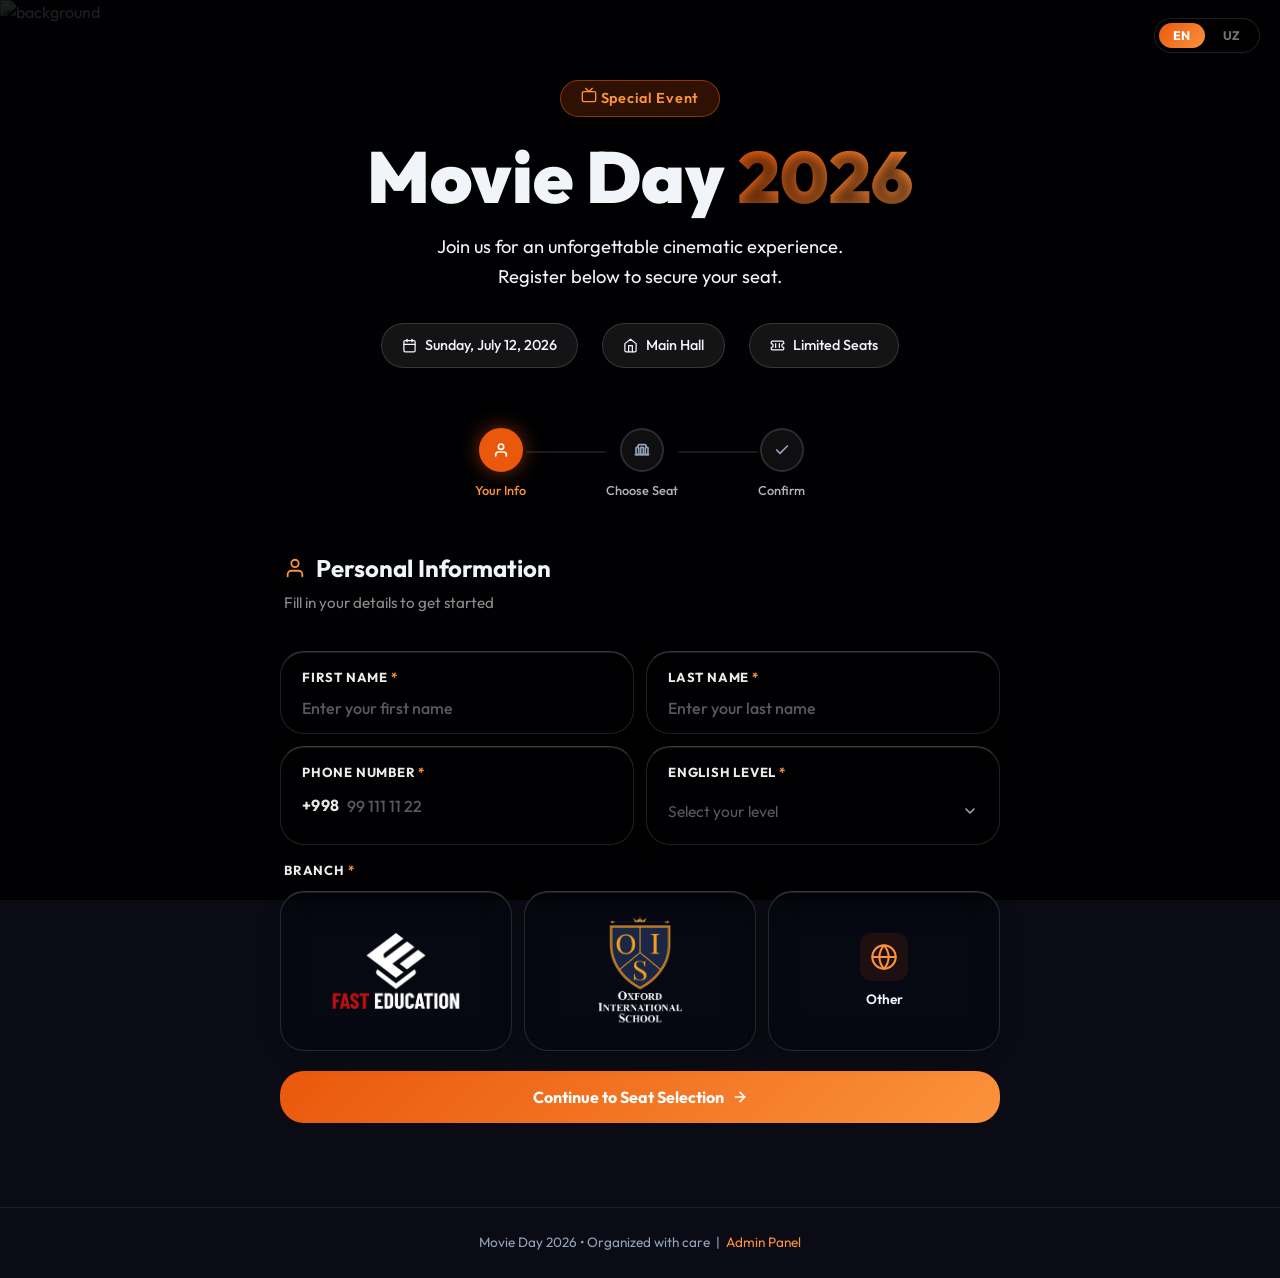
==== index.html @ 41ee6ceb "Fix event date to July 12" ====
<!DOCTYPE html>
<html lang="en">
<head>
  <meta charset="UTF-8" />
  <meta name="viewport" content="width=device-width, initial-scale=1.0" />
  <title>Movie Day Registration – July 2026</title>
  <meta name="description" content="Register for our special Movie Day event! Pick your seat and get your ticket instantly." />
  <link rel="preconnect" href="https://fonts.googleapis.com" />
  <link rel="preconnect" href="https://fonts.gstatic.com" crossorigin />
  <link href="https://fonts.googleapis.com/css2?family=Outfit:wght@300;400;500;600;700;800;900&display=swap" rel="stylesheet" />
  <link href="https://fonts.googleapis.com/css2?family=Anton&display=swap" rel="stylesheet" />
  <script src="https://cdn.jsdelivr.net/npm/@supabase/supabase-js@2/dist/umd/supabase.js"></script>
  <script src="https://cdnjs.cloudflare.com/ajax/libs/jspdf/2.5.1/jspdf.umd.min.js"></script>
  <script src="https://unpkg.com/pdf-lib/dist/pdf-lib.min.js"></script>
  <script src="https://unpkg.com/@pdf-lib/fontkit/dist/fontkit.umd.min.js"></script>
  <script src="https://cdnjs.cloudflare.com/ajax/libs/qrcodejs/1.0.0/qrcode.min.js"></script>
  <link rel="stylesheet" href="style.css" />
  <style>
    .lang-switcher {
      position: fixed; top: 18px; right: 20px; z-index: 9999;
      display: flex; gap: 4px;
      background: rgba(0,0,0,0.3);
      backdrop-filter: blur(16px);
      border: 1px solid rgba(255,255,255,0.12);
      border-radius: 99px; padding: 4px;
    }
    .lang-btn {
      padding: 5px 14px; border-radius: 99px;
      border: none; background: none;
      color: rgba(255,255,255,0.45);
      font-family: 'Outfit', sans-serif;
      font-size: 0.78rem; font-weight: 700;
      cursor: pointer; transition: all 0.18s;
      letter-spacing: 0.05em;
    }
    .lang-btn.active { background: linear-gradient(135deg, #ea580c, #fb923c); color: #fff; }
  </style>
</head>
<body>

<!-- Language Switcher -->
<div class="lang-switcher">
  <button class="lang-btn active" onclick="setLang('en')" id="btn-en">EN</button>
  <button class="lang-btn" onclick="setLang('uz')" id="btn-uz">UZ</button>
</div>

<!-- Cinematic Image Background -->
  <div class="video-bg-container">
    <img src="background.png" id="bg-video" alt="background" />
    <div class="video-bg-overlay"></div>
  </div>

<!-- HERO -->
<div class="hero">
  <div class="hero-bg"></div>
  <div class="hero-content">
    <div class="event-badge">
      <svg width="16" height="16" viewBox="0 0 24 24" fill="none" stroke="currentColor" stroke-width="2" stroke-linecap="round" stroke-linejoin="round"><rect x="2" y="7" width="20" height="15" rx="2"/><polyline points="17 2 12 7 7 2"/></svg>
      Special Event
    </div>
    <h1>Movie Day <span class="gradient-text">2026</span></h1>
    <p class="hero-sub" data-i18n="hero_sub">Join us for an unforgettable cinematic experience.<br/>Register below to secure your seat.</p>
    <div class="event-meta">
      <div class="meta-item">
        <svg width="15" height="15" viewBox="0 0 24 24" fill="none" stroke="currentColor" stroke-width="2" stroke-linecap="round" stroke-linejoin="round"><rect x="3" y="4" width="18" height="18" rx="2"/><line x1="16" y1="2" x2="16" y2="6"/><line x1="8" y1="2" x2="8" y2="6"/><line x1="3" y1="10" x2="21" y2="10"/></svg>
        <span>Sunday, July 12, 2026</span>
      </div>
      <div class="meta-item">
        <svg width="15" height="15" viewBox="0 0 24 24" fill="none" stroke="currentColor" stroke-width="2" stroke-linecap="round" stroke-linejoin="round"><path d="M3 9l9-7 9 7v11a2 2 0 0 1-2 2H5a2 2 0 0 1-2-2z"/><polyline points="9 22 9 12 15 12 15 22"/></svg>
        <span>Main Hall</span>
      </div>
      <div class="meta-item">
        <svg width="15" height="15" viewBox="0 0 24 24" fill="none" stroke="currentColor" stroke-width="2" stroke-linecap="round" stroke-linejoin="round"><path d="M2 9a3 3 0 0 1 0 6v2a2 2 0 0 0 2 2h16a2 2 0 0 0 2-2v-2a3 3 0 0 1 0-6V7a2 2 0 0 0-2-2H4a2 2 0 0 0-2 2v2z"/><line x1="9" y1="9" x2="9" y2="15"/><line x1="15" y1="9" x2="15" y2="15"/></svg>
        <span>Limited Seats</span>
      </div>
    </div>
  </div>
</div>

<!-- MAIN CONTAINER -->
<div class="container">

  <!-- STEP INDICATOR -->
  <div class="steps">
    <div class="step active" id="step1-indicator">
      <div class="step-circle">
        <svg width="16" height="16" viewBox="0 0 24 24" fill="none" stroke="currentColor" stroke-width="2.5" stroke-linecap="round" stroke-linejoin="round"><path d="M20 21v-2a4 4 0 0 0-4-4H8a4 4 0 0 0-4 4v2"/><circle cx="12" cy="7" r="4"/></svg>
      </div>
      <div class="step-label" data-i18n="step_info">Your Info</div>
    </div>
    <div class="step-line"></div>
    <div class="step" id="step2-indicator">
      <div class="step-circle">
        <svg width="16" height="16" viewBox="0 0 24 24" fill="none" stroke="currentColor" stroke-width="2.5" stroke-linecap="round" stroke-linejoin="round"><path d="M3 9a1 1 0 0 1 1-1h2a1 1 0 0 1 1 1v9a1 1 0 0 1-1 1H4a1 1 0 0 1-1-1V9z"/><path d="M10 9a1 1 0 0 1 1-1h2a1 1 0 0 1 1 1v9a1 1 0 0 1-1 1h-2a1 1 0 0 1-1-1V9z"/><path d="M17 9a1 1 0 0 1 1-1h2a1 1 0 0 1 1 1v9a1 1 0 0 1-1 1h-2a1 1 0 0 1-1-1V9z"/><path d="M2 19h20"/><path d="M6 8V6a2 2 0 0 1 2-2h8a2 2 0 0 1 2 2v2"/></svg>
      </div>
      <div class="step-label" data-i18n="step_seat">Choose Seat</div>
    </div>
    <div class="step-line"></div>
    <div class="step" id="step3-indicator">
      <div class="step-circle">
        <svg width="16" height="16" viewBox="0 0 24 24" fill="none" stroke="currentColor" stroke-width="2.5" stroke-linecap="round" stroke-linejoin="round"><polyline points="20 6 9 17 4 12"/></svg>
      </div>
      <div class="step-label" data-i18n="step_confirm">Confirm</div>
    </div>
  </div>

  <!-- STEP 1: REGISTRATION FORM -->
  <div class="card" id="step1">
    <div class="card-header">
      <h2>
        <svg width="22" height="22" viewBox="0 0 24 24" fill="none" stroke="currentColor" stroke-width="2" stroke-linecap="round" stroke-linejoin="round"><path d="M20 21v-2a4 4 0 0 0-4-4H8a4 4 0 0 0-4 4v2"/><circle cx="12" cy="7" r="4"/></svg>
        Personal Information
      </h2>
      <p>Fill in your details to get started</p>
    </div>
    <form id="regForm" class="form-grid" novalidate>
      <div class="form-group">
        <label for="firstName"><span data-i18n="first_name">First Name</span> <span class="req">*</span></label>
        <input type="text" id="firstName" data-i18n-placeholder="ph_first_name" placeholder="Enter your first name" required />
      </div>
      <div class="form-group">
        <label for="lastName"><span data-i18n="last_name">Last Name</span> <span class="req">*</span></label>
        <input type="text" id="lastName" data-i18n-placeholder="ph_last_name" placeholder="Enter your last name" required />
      </div>
      <div class="form-group">
        <label for="phone"><span data-i18n="phone">Phone Number</span> <span class="req">*</span></label>
        <div class="phone-wrap">
          <span class="phone-prefix">+998</span>
          <input type="tel" id="phone" placeholder="99 111 11 22" maxlength="12"
                 oninput="formatPhone(this)" required />
        </div>
      </div>

      <!-- CUSTOM DROPDOWN -->
      <div class="form-group">
        <label><span data-i18n="eng_level">English Level</span> <span class="req">*</span></label>
        <div class="custom-select" id="levelSelect">
          <div class="cs-trigger" id="levelTrigger" onclick="toggleDropdown()">
            <span class="cs-value" id="levelDisplay" data-i18n="select_level">Select your level</span>
            <svg class="cs-arrow" id="levelArrow" width="16" height="16" viewBox="0 0 24 24" fill="none" stroke="currentColor" stroke-width="2.5" stroke-linecap="round" stroke-linejoin="round"><polyline points="6 9 12 15 18 9"/></svg>
          </div>
          <div class="cs-dropdown" id="levelDropdown">
            <div class="cs-option" data-value="Beginner" onclick="selectLevel(this)">
              <span class="cs-opt-badge cs-a1">A1</span> Beginner
            </div>
            <div class="cs-option" data-value="Elementary" onclick="selectLevel(this)">
              <span class="cs-opt-badge cs-a2">A2</span> Elementary
            </div>
            <div class="cs-option" data-value="Pre-Intermediate" onclick="selectLevel(this)">
              <span class="cs-opt-badge cs-b1">B1</span> Pre-Intermediate
            </div>
            <div class="cs-option" data-value="Intermediate" onclick="selectLevel(this)">
              <span class="cs-opt-badge cs-b2">B2</span> Intermediate
            </div>
            <div class="cs-option" data-value="Upper-Intermediate" onclick="selectLevel(this)">
              <span class="cs-opt-badge cs-c1">C1</span> Upper-Intermediate
            </div>
            <div class="cs-option" data-value="Advanced" onclick="selectLevel(this)">
              <span class="cs-opt-badge cs-c2">C2</span> Advanced
            </div>
          </div>
          <input type="hidden" id="englishLevel" />
        </div>
      </div>

      <!-- Branch label as its own standalone pill -->
      <div class="branch-label-row full-width">
        <label class="branch-section-label"><span data-i18n="branch">Branch</span> <span class="req">*</span></label>
      </div>

      <!-- Each branch card is fully independent, no wrapper -->
      <div class="branch-options full-width">
        <label class="branch-card" id="branch-fast">
          <input type="radio" name="branch" value="Fast Education" required />
          <div class="branch-icon branch-icon-logo">
            <img src="logo-fast.png.png" alt="Fast Education" class="branch-logo" />
          </div>
        </label>
        <label class="branch-card" id="branch-oxford">
          <input type="radio" name="branch" value="Oxford International School" required />
          <div class="branch-icon branch-icon-logo">
            <img src="logo-ois.png.png" alt="Oxford International School" class="branch-logo" />
          </div>
        </label>
        <label class="branch-card" id="branch-other">
          <input type="radio" name="branch" value="Other" required />
          <div class="branch-icon">
            <svg width="28" height="28" viewBox="0 0 24 24" fill="none" stroke="currentColor" stroke-width="1.8" stroke-linecap="round" stroke-linejoin="round"><circle cx="12" cy="12" r="10"/><line x1="2" y1="12" x2="22" y2="12"/><path d="M12 2a15.3 15.3 0 0 1 4 10 15.3 15.3 0 0 1-4 10 15.3 15.3 0 0 1-4-10 15.3 15.3 0 0 1 4-10z"/></svg>
          </div>
          <div class="branch-name">Other</div>
        </label>
      </div>

      <div class="form-group full-width" id="otherBranchGroup" style="display:none;">
        <label for="otherBranch" data-i18n="other_branch">Please specify your branch</label>
        <input type="text" id="otherBranch" data-i18n-placeholder="ph_other_branch" placeholder="Enter your branch name" />
      </div>

      <div class="form-actions full-width">
        <button type="submit" class="btn-primary">
          <span data-i18n="continue_btn">Continue to Seat Selection</span>
          <svg width="16" height="16" viewBox="0 0 24 24" fill="none" stroke="currentColor" stroke-width="2.5" stroke-linecap="round" stroke-linejoin="round"><line x1="5" y1="12" x2="19" y2="12"/><polyline points="12 5 19 12 12 19"/></svg>
        </button>
      </div>
    </form>
  </div>

  <!-- STEP 2: SEAT MAP -->
  <div class="card hidden" id="step2">
    <div class="card-header">
      <h2>
        <svg width="22" height="22" viewBox="0 0 24 24" fill="none" stroke="currentColor" stroke-width="2" stroke-linecap="round" stroke-linejoin="round"><path d="M3 9a1 1 0 0 1 1-1h2a1 1 0 0 1 1 1v9a1 1 0 0 1-1 1H4a1 1 0 0 1-1-1V9z"/><path d="M10 9a1 1 0 0 1 1-1h2a1 1 0 0 1 1 1v9a1 1 0 0 1-1 1h-2a1 1 0 0 1-1-1V9z"/><path d="M17 9a1 1 0 0 1 1-1h2a1 1 0 0 1 1 1v9a1 1 0 0 1-1 1h-2a1 1 0 0 1-1-1V9z"/><path d="M2 19h20"/><path d="M6 8V6a2 2 0 0 1 2-2h8a2 2 0 0 1 2 2v2"/></svg>
        <span data-i18n="choose_seat">Choose Your Seat</span>
      </h2>
      <p data-i18n="seat_sub">Click on an available seat to select it</p>
    </div>

    <div class="seat-legend">
      <div class="legend-item"><div class="legend-box available-regular"></div><span>Available (Regular)</span></div>
      <div class="legend-item"><div class="legend-box available-vip"></div><span>Available (VIP)</span></div>
      <div class="legend-item"><div class="legend-box selected"></div><span>Your Selection</span></div>
      <div class="legend-item"><div class="legend-box taken"></div><span>Taken</span></div>
    </div>

    <!-- ZOOM CONTROLS -->
    <div class="zoom-panel">
      <button type="button" class="zoom-btn" onclick="zoomOut()" id="btnZoomOut" title="Zoom Out">
        <svg width="16" height="16" viewBox="0 0 24 24" fill="none" stroke="currentColor" stroke-width="2.5" stroke-linecap="round" stroke-linejoin="round"><line x1="5" y1="12" x2="19" y2="12"/></svg>
      </button>
      <span class="zoom-level" id="zoomLevelVal">100%</span>
      <button type="button" class="zoom-btn" onclick="zoomIn()" id="btnZoomIn" title="Zoom In">
        <svg width="16" height="16" viewBox="0 0 24 24" fill="none" stroke="currentColor" stroke-width="2.5" stroke-linecap="round" stroke-linejoin="round"><line x1="12" y1="5" x2="12" y2="19"/><line x1="5" y1="12" x2="19" y2="12"/></svg>
      </button>
      <div class="zoom-divider"></div>
      <button type="button" class="zoom-fit-btn active" onclick="toggleZoomFit()" id="btnZoomFit" title="Fit to Screen">
        <svg width="16" height="16" viewBox="0 0 24 24" fill="none" stroke="currentColor" stroke-width="2" stroke-linecap="round" stroke-linejoin="round"><path d="M15 3h6v6M9 21H3v-6M21 3l-7 7M3 21l7-7"/></svg>
        <span data-i18n="zoom_fit">Fit</span>
      </button>
    </div>

    <div class="seat-map-scroll-container" id="seatMapScrollContainer">
      <div class="seat-map-wrapper" id="seatMapWrapper">
        <div class="seat-map-inner" id="seatMapInner">
          <div class="screen-wrap">
            <div class="screen">
              <svg width="16" height="16" viewBox="0 0 24 24" fill="none" stroke="currentColor" stroke-width="2" stroke-linecap="round" stroke-linejoin="round"><rect x="2" y="7" width="20" height="15" rx="2"/><polyline points="17 2 12 7 7 2"/></svg>
              SCREEN
            </div>
          </div>

          <div class="seat-area" id="seatMap">
            <div class="loading-seats">Loading seats…</div>
          </div>

          <div class="entrance-wrap">
            <div class="entrance-doors">
              <div class="door"></div>
              <div class="door"></div>
            </div>
            <div class="entrance-label">ENTRANCE</div>
          </div>
        </div>
      </div>
    </div>

    <div class="seat-info" id="seatInfo" style="display:none;">
      <div class="selected-badge">
        <svg width="14" height="14" viewBox="0 0 24 24" fill="none" stroke="currentColor" stroke-width="2.5" stroke-linecap="round" stroke-linejoin="round"><polyline points="20 6 9 17 4 12"/></svg>
        Selected: <strong id="selectedSeatLabel">–</strong>
      </div>
    </div>

    <div class="form-actions">
      <button class="btn-secondary" onclick="goToStep(1)">
        <svg width="15" height="15" viewBox="0 0 24 24" fill="none" stroke="currentColor" stroke-width="2.5" stroke-linecap="round" stroke-linejoin="round"><line x1="19" y1="12" x2="5" y2="12"/><polyline points="12 19 5 12 12 5"/></svg>
        Back
      </button>
      <button class="btn-primary" id="confirmSeatBtn" onclick="goToStep(3)" disabled>
        <span data-i18n="confirm_seat">Confirm Seat</span>
        <svg width="16" height="16" viewBox="0 0 24 24" fill="none" stroke="currentColor" stroke-width="2.5" stroke-linecap="round" stroke-linejoin="round"><line x1="5" y1="12" x2="19" y2="12"/><polyline points="12 5 19 12 12 19"/></svg>
      </button>
    </div>
  </div>

  <!-- STEP 3: CONFIRM -->
  <div class="card hidden" id="step3">
    <div class="card-header">
      <h2>
        <svg width="22" height="22" viewBox="0 0 24 24" fill="none" stroke="currentColor" stroke-width="2" stroke-linecap="round" stroke-linejoin="round"><path d="M14 2H6a2 2 0 0 0-2 2v16a2 2 0 0 0 2 2h12a2 2 0 0 0 2-2V8z"/><polyline points="14 2 14 8 20 8"/><line x1="16" y1="13" x2="8" y2="13"/><line x1="16" y1="17" x2="8" y2="17"/><polyline points="10 9 9 9 8 9"/></svg>
        <span data-i18n="review_title">Review &amp; Submit</span>
      </h2>
      <p data-i18n="review_sub">Please verify your details before submitting</p>
    </div>

    <div class="ticket-preview-wrapper" id="reviewTicket"></div>

    <div class="terms-row">
      <label class="checkbox-label">
        <input type="checkbox" id="termsCheck" />
        <span data-i18n="terms">I confirm my details are correct and agree to attend the event</span>
      </label>
    </div>

    <div class="form-actions">
      <button class="btn-secondary" onclick="goToStep(2)">
        <svg width="15" height="15" viewBox="0 0 24 24" fill="none" stroke="currentColor" stroke-width="2.5" stroke-linecap="round" stroke-linejoin="round"><line x1="19" y1="12" x2="5" y2="12"/><polyline points="12 19 5 12 12 5"/></svg>
        Back
      </button>
      <button class="btn-primary" id="submitBtn" onclick="submitRegistration()">
        <svg width="16" height="16" viewBox="0 0 24 24" fill="none" stroke="currentColor" stroke-width="2" stroke-linecap="round" stroke-linejoin="round"><path d="M2 9a3 3 0 0 1 0 6v2a2 2 0 0 0 2 2h16a2 2 0 0 0 2-2v-2a3 3 0 0 1 0-6V7a2 2 0 0 0-2-2H4a2 2 0 0 0-2 2v2z"/><line x1="9" y1="9" x2="9" y2="15"/><line x1="15" y1="9" x2="15" y2="15"/></svg>
        <span data-i18n="submit_btn">Submit &amp; Get QR Code</span>
      </button>
    </div>
  </div>

  <!-- SUCCESS -->
  <div class="card hidden success-card" id="stepSuccess">
    <div class="success-icon">
      <svg width="64" height="64" viewBox="0 0 24 24" fill="none" stroke="currentColor" stroke-width="1.5" stroke-linecap="round" stroke-linejoin="round"><path d="M22 11.08V12a10 10 0 1 1-5.93-9.14"/><polyline points="22 4 12 14.01 9 11.01"/></svg>
    </div>
    <h2 data-i18n="success_title">You're registered!</h2>
    <p data-i18n="success_sub">Your QR code has been downloaded. See you at Movie Day!</p>
    <div class="ticket-preview" id="ticketPreview"></div>
    <button class="btn-primary" onclick="downloadTicketAgain()">
      <svg width="16" height="16" viewBox="0 0 24 24" fill="none" stroke="currentColor" stroke-width="2" stroke-linecap="round" stroke-linejoin="round"><path d="M21 15v4a2 2 0 0 1-2 2H5a2 2 0 0 1-2-2v-4"/><polyline points="7 10 12 15 17 10"/><line x1="12" y1="15" x2="12" y2="3"/></svg>
      <span data-i18n="download_again">Download QR Code Again</span>
    </button>
    <a href="index.html" class="btn-secondary" style="display:inline-flex;align-items:center;gap:8px;margin-top:12px;" data-i18n="register_another">Register Another Person</a>
  </div>

</div>

<!-- FOOTER -->
<footer class="footer">
  <p>Movie Day 2026 • Organized with care &nbsp;|&nbsp; <a href="admin.html">Admin Panel</a></p>
</footer>

<div id="toast"></div>

<script src="supabase-config.js"></script>
<script src="app.js"></script>
</body>
</html>
---- style.css ----
/* ===== GLOBAL RESET & FONTS ===== */
*, *::before, *::after { box-sizing: border-box; margin: 0; padding: 0; }

:root {
  --bg: #0a0b14;
  --surface: #12141f;
  --surface2: #1a1d2e;
  --border: rgba(255,255,255,0.08);
  --accent: #ea580c;
  --accent2: #fb923c;
  --gold: #f59e0b;
  --green: #10b981;
  --red: #ef4444;
  --text: #f1f5f9;
  --muted: #94a3b8;
  --radius: 16px;
  --shadow: 0 8px 32px rgba(0,0,0,0.4);
}

html { scroll-behavior: smooth; background: var(--bg); }

/* ===== CINEMATIC VIDEO BACKGROUND ===== */
.video-bg-container {
  position: fixed;
  top: 0;
  left: 0;
  width: 100vw;
  height: 100vh;
  z-index: -2;
  overflow: hidden;
  background: #060811;
}
#bg-video {
  width: 100%;
  height: 100%;
  position: absolute;
  top: 0;
  left: 0;
  object-fit: cover;
  object-position: center;
  opacity: 0.85;
}
/* 85% black overlay for readability */
.video-bg-overlay {
  display: block;
  position: absolute;
  top: 0; left: 0;
  width: 100%; height: 100%;
  background: rgba(0, 0, 0, 0.85);
  pointer-events: none;
}

body {
  font-family: 'Outfit', sans-serif;
  background: transparent;
  color: var(--text);
  min-height: 100vh;
  line-height: 1.6;
}

/* ===== HERO ===== */
.hero {
  position: relative;
  padding: 80px 24px 60px;
  text-align: center;
}
/* No overlay on hero — let video breathe through */
.hero-bg { display: none; }
.hero-content { position: relative; z-index: 1; max-width: 700px; margin: 0 auto; }
.event-badge {
  display: inline-block;
  background: rgba(234,88,12,0.2);
  border: 1px solid rgba(234,88,12,0.5);
  color: var(--accent2);
  padding: 6px 20px;
  border-radius: 99px;
  font-size: 0.9rem;
  font-weight: 600;
  margin-bottom: 20px;
  letter-spacing: 0.05em;
}
.hero h1 {
  font-size: clamp(2.5rem, 6vw, 4.5rem);
  font-weight: 900;
  line-height: 1.1;
  margin-bottom: 16px;
  text-shadow: 0 4px 12px rgba(0,0,0,0.6);
}
.gradient-text {
  background: linear-gradient(135deg, #ea580c, #fb923c);
  -webkit-background-clip: text;
  -webkit-text-fill-color: transparent;
  background-clip: text;
}
.hero-sub { font-size: 1.15rem; color: #f1f5f9; margin-bottom: 32px; text-shadow: 0 2px 8px rgba(0,0,0,0.8); }
.event-meta {
  display: flex; gap: 24px; justify-content: center; flex-wrap: wrap;
}
.meta-item {
  display: flex; align-items: center; gap: 8px;
  background: rgba(255,255,255,0.08);
  backdrop-filter: blur(12px);
  -webkit-backdrop-filter: blur(12px);
  border: 1px solid rgba(255,255,255,0.15);
  padding: 10px 20px;
  border-radius: 99px;
  font-size: 0.9rem;
  font-weight: 500;
}
.meta-item span { color: var(--text); }

/* ===== CONTAINER ===== */
.container {
  max-width: 760px;
  margin: 0 auto;
  padding: 0 20px 60px;
}

/* ===== STEPS ===== */
.steps {
  display: flex; align-items: center; justify-content: center;
  gap: 0; margin-bottom: 36px;
}
.step { display: flex; flex-direction: column; align-items: center; gap: 8px; }
.step-circle {
  width: 44px; height: 44px;
  border-radius: 50%;
  border: 2px solid rgba(255,255,255,0.12);
  display: flex; align-items: center; justify-content: center;
  font-weight: 700; font-size: 1rem;
  color: var(--muted);
  background: rgba(255,255,255,0.06);
  backdrop-filter: blur(10px);
  -webkit-backdrop-filter: blur(10px);
  transition: all 0.3s;
}
.step.active .step-circle {
  border-color: var(--accent);
  background: var(--accent);
  color: white;
  box-shadow: 0 0 20px rgba(234,88,12,0.5);
}
.step.done .step-circle {
  border-color: var(--green);
  background: var(--green);
  color: white;
}
.step-label { font-size: 0.8rem; color: rgba(255,255,255,0.7); font-weight: 500; }
.step.active .step-label { color: var(--accent2); }
.step-line {
  height: 2px; width: 80px;
  background: rgba(255,255,255,0.1);
  margin-bottom: 24px;
}

/* ===== CARD — transparent container, no background ===== */
.card {
  background: transparent;
  border: none;
  border-radius: var(--radius);
  padding: 0;
  margin-bottom: 24px;
  box-shadow: none;
}
.card.hidden { display: none !important; }

/* Card header is styled as transparent text above the cards */
.card-header {
  margin-bottom: 24px;
  padding: 12px 4px;
}
.card-header h2 {
  font-size: 1.5rem; font-weight: 700; margin-bottom: 4px;
  display: flex; align-items: center; gap: 10px;
}
.card-header h2 svg { color: var(--accent2); flex-shrink: 0; }
.card-header p { color: rgba(255,255,255,0.55); font-size: 0.95rem; }

/* ===== FORM ===== */
.form-grid {
  display: grid;
  grid-template-columns: 1fr 1fr;
  gap: 12px;
}

/* Each field is its own floating glass box.
   IMPORTANT: backdrop-filter is on ::before pseudo-element, NOT on the
   element itself — this avoids creating a stacking context that would
   clip/trap the absolutely-positioned dropdown list inside. */
.form-group {
  position: relative;
  display: flex;
  flex-direction: column;
  gap: 10px;
  border-radius: 24px;
  padding: 16px 22px;
  transition: box-shadow 0.2s;
  /* Elevate this form-group above siblings when dropdown is open */
  z-index: 1;
}
/* When the dropdown inside is open, rise above all sibling elements */
.form-group:has(.custom-select.open) {
  z-index: 999;
}
/* Glass surface lives on the pseudo-element */
.form-group::before {
  content: '';
  position: absolute;
  inset: 0;
  border-radius: 24px;
  background: rgba(0, 0, 0, 0.25);
  backdrop-filter: blur(20px) saturate(160%);
  -webkit-backdrop-filter: blur(20px) saturate(160%);
  border: 1px solid rgba(255, 255, 255, 0.13);
  border-top: 1px solid rgba(255, 255, 255, 0.22);
  box-shadow: 0 4px 20px rgba(0,0,0,0.25), inset 0 1px 0 rgba(255,255,255,0.1);
  pointer-events: none;
  z-index: 0;
}
/* Content (label + input) sits above the pseudo-element glass */
.form-group label,
.form-group input,
.form-group .custom-select {
  position: relative;
  z-index: 1;
}
.form-group:focus-within::before {
  border-color: rgba(234,88,12,0.55);
  box-shadow: 0 0 0 2px rgba(234,88,12,0.2), 0 4px 20px rgba(0,0,0,0.25);
}
.form-group.full-width { grid-column: 1 / -1; }
.form-group label { font-size: 0.82rem; font-weight: 700; color: rgba(255,255,255,0.92); letter-spacing: 0.06em; text-transform: uppercase; }
.req { color: var(--accent2); }

/* Input is transparent — the ::before pseudo-element is the glass surface */
.form-group input {
  background: transparent;
  border: none;
  border-radius: 0;
  padding: 0;
  color: var(--text);
  font-family: inherit;
  font-size: 1rem;
  font-weight: 500;
  outline: none;
  width: 100%;
}
.form-group input:focus { box-shadow: none; background: transparent; }
.form-group input::placeholder { color: rgba(255,255,255,0.35); }

/* Phone field: fixed +998 prefix + formatted input */
.phone-wrap {
  display: flex; align-items: center; gap: 8px;
  width: 100%; position: relative; z-index: 1;
}
.phone-prefix {
  font-size: 1rem; font-weight: 700;
  color: rgba(255,255,255,0.9);
  white-space: nowrap; flex-shrink: 0;
  letter-spacing: 0.02em;
}
.phone-wrap input { flex: 1; }

/* ===== CUSTOM DROPDOWN ===== */
.custom-select { position: relative; user-select: none; }
/* Trigger is transparent — .form-group box is the glass surface */
.cs-trigger {
  display: flex; align-items: center; justify-content: space-between;
  background: transparent;
  border: none;
  padding: 0;
  cursor: pointer;
  transition: none;
  min-height: 36px;
  width: 100%;
}
.cs-trigger:hover { border: none; }
.custom-select.open .cs-trigger { border: none; box-shadow: none; }
.cs-value { font-size: 0.97rem; color: rgba(255,255,255,0.35); transition: color 0.2s; }
.cs-value.filled { color: var(--text); }
.cs-arrow { color: var(--muted); flex-shrink: 0; transition: transform 0.25s; }
.custom-select.open .cs-arrow { transform: rotate(180deg); }
.cs-dropdown {
  display: none; /* Hidden by default */
  position: absolute;
  top: calc(100% + 8px);
  left: -22px;
  right: -22px;
  /* Same glass box style as the input cards */
  background: rgba(0, 0, 0, 0.25);
  backdrop-filter: blur(20px) saturate(160%);
  -webkit-backdrop-filter: blur(20px) saturate(160%);
  border: 1px solid rgba(255, 255, 255, 0.13);
  border-top: 1px solid rgba(255, 255, 255, 0.22);
  border-radius: 24px;
  overflow: hidden;
  z-index: 9999;
  box-shadow: 0 8px 32px rgba(0,0,0,0.3), inset 0 1px 0 rgba(255,255,255,0.08);
  flex-direction: column;
  padding: 8px;
  gap: 2px;
}
/* Only becomes visible (flex) when dropdown is open */
.custom-select.open .cs-dropdown { display: flex; }

/* Each option is a flat row inside the single glass box */
.cs-option {
  display: flex;
  align-items: center;
  gap: 12px;
  padding: 13px 16px;
  font-size: 0.95rem;
  color: rgba(255,255,255,0.85);
  cursor: pointer;
  transition: all 0.15s;
  border-bottom: none;
  background: transparent;
  border-radius: 16px;
}
.cs-option:hover {
  background: rgba(234,88,12,0.18);
  color: white;
}
.cs-option.selected {
  background: rgba(234,88,12,0.28);
  border-color: transparent;
  color: var(--accent2);
  font-weight: 600;
}
.cs-opt-badge {
  display: inline-flex; align-items: center; justify-content: center;
  min-width: 32px; padding: 2px 6px;
  border-radius: 5px;
  font-size: 0.72rem; font-weight: 800;
  letter-spacing: 0.05em;
}
.cs-a1 { background: rgba(100,116,139,0.3); color: #94a3b8; }
.cs-a2 { background: rgba(59,130,246,0.2); color: #60a5fa; }
.cs-b1 { background: rgba(16,185,129,0.2); color: #34d399; }
.cs-b2 { background: rgba(245,158,11,0.2); color: #fbbf24; }
.cs-c1 { background: rgba(239,68,68,0.2); color: #f87171; }
.cs-c2 { background: rgba(168,85,247,0.2); color: #c084fc; }

/* ===== BRANCH CARDS ===== */
/* Standalone "BRANCH" label row */
.branch-label-row {
  grid-column: 1 / -1;
  margin-bottom: -4px;
}
.branch-section-label {
  font-size: 0.82rem;
  font-weight: 700;
  color: rgba(255,255,255,0.92);
  letter-spacing: 0.06em;
  text-transform: uppercase;
  padding: 0 4px;
}

.branch-options {
  display: grid;
  grid-template-columns: repeat(3, 1fr);
  gap: 12px;
}
.branch-options.full-width { grid-column: 1 / -1; }
.branch-card {
  display: flex;
  flex-direction: column;
  align-items: center;
  justify-content: center;
  gap: 10px;
  padding: 20px 14px;
  /* Match exact same glass style as the input boxes */
  background: rgba(0, 0, 0, 0.25);
  backdrop-filter: blur(20px) saturate(160%);
  -webkit-backdrop-filter: blur(20px) saturate(160%);
  border: 1px solid rgba(255, 255, 255, 0.13);
  border-top: 1px solid rgba(255, 255, 255, 0.22);
  border-radius: 24px;
  cursor: pointer;
  transition: all 0.25s;
  text-align: center;
  min-height: 160px;
  box-shadow: 0 4px 20px rgba(0,0,0,0.25), inset 0 1px 0 rgba(255,255,255,0.1);
}
.branch-card input[type=radio] { display: none; }
.branch-card:hover {
  border-color: rgba(234,88,12,0.55);
  box-shadow: 0 0 0 2px rgba(234,88,12,0.2), 0 4px 20px rgba(0,0,0,0.25);
}
.branch-card:has(input:checked) {
  border-color: var(--accent);
  background: rgba(234,88,12,0.2);
  box-shadow: 0 0 0 2px rgba(234,88,12,0.35), 0 0 24px rgba(234,88,12,0.2);
}
.branch-icon {
  width: 48px; height: 48px;
  display: flex; align-items: center; justify-content: center;
  background: rgba(234,88,12,0.1);
  border-radius: 12px;
  color: var(--accent2);
  transition: all 0.25s;
}
.branch-card:has(input:checked) .branch-icon {
  background: rgba(234,88,12,0.25);
  color: white;
}
/* Don't override logo containers on selection */
.branch-card:has(input:checked) .branch-icon-logo {
  background: transparent !important;
}

/* Logo image icons — no background, free floating */
.branch-icon-logo {
  background: transparent !important;
  border-radius: 0;
  width: 110px;
  height: 110px;
  padding: 0;
  overflow: visible;
  box-shadow: none !important;
  display: flex;
  align-items: center;
  justify-content: center;
}
.branch-card:has(input:checked) .branch-icon-logo {
  box-shadow: none !important;
  background: transparent !important;
}
.branch-logo {
  width: 100%;
  height: 100%;
  object-fit: contain;
  display: block;
  transition: transform 0.25s;
}

/* Fast logo — scale slightly to match OIS shield's visual weight */
#branch-fast .branch-logo {
  mix-blend-mode: normal;
  filter: none;
  transform: scale(1.15); /* Optically match the size */
}

/* OIS dark shield — scale to match */
#branch-oxford .branch-icon-logo {
  background: transparent !important;
  padding: 0;
}
#branch-oxford .branch-logo {
  mix-blend-mode: normal;
  transform: scale(1.0);
}

.branch-name { font-size: 0.85rem; font-weight: 600; color: var(--text); line-height: 1.3; }

/* ===== BUTTONS ===== */
.form-actions {
  display: flex; gap: 12px; justify-content: stretch;
  grid-column: 1 / -1;
  margin-top: 8px;
}
.btn-primary {
  background: linear-gradient(135deg, var(--accent), var(--accent2));
  color: white;
  border: none;
  padding: 16px 32px;
  border-radius: 24px;
  font-family: inherit;
  font-size: 1rem;
  font-weight: 700;
  cursor: pointer;
  transition: all 0.25s;
  display: flex; align-items: center; justify-content: center; gap: 8px;
  width: 100%;
}
.btn-primary:hover:not(:disabled) {
  transform: translateY(-2px);
  box-shadow: 0 8px 24px rgba(234,88,12,0.4);
}
.btn-primary:disabled { opacity: 0.45; cursor: not-allowed; transform: none !important; }
.btn-secondary {
  background: transparent;
  color: var(--muted);
  border: 1.5px solid var(--border);
  padding: 14px 24px;
  border-radius: 10px;
  font-family: inherit;
  font-size: 1rem;
  font-weight: 600;
  cursor: pointer;
  transition: all 0.25s;
  text-decoration: none;
  display: inline-flex; align-items: center;
}
.btn-secondary:hover { border-color: var(--muted); color: var(--text); }

/* ===== SEAT MAP ===== */
.seat-legend {
  display: flex; gap: 20px; justify-content: center;
  flex-wrap: wrap; margin-bottom: 24px;
}
.legend-item { display: flex; align-items: center; gap: 8px; font-size: 0.88rem; color: var(--muted); }
.legend-box {
  width: 20px; height: 20px;
}
.legend-box.available-regular {
  background: rgba(16, 185, 129, 0.15);
  border: 1.5px solid rgba(16, 185, 129, 0.4);
  border-radius: 50%;
}
.legend-box.available-vip {
  background: rgba(139, 92, 246, 0.15);
  border: 1.5px solid rgba(245, 158, 11, 0.5);
  border-radius: 50%;
}
.legend-box.selected {
  background: var(--accent);
  border: 1.5px solid #fff;
  border-radius: 50%;
  box-shadow: 0 0 8px rgba(234,88,12,0.4);
}
.legend-box.taken {
  background: rgba(255, 255, 255, 0.03);
  border: 1px dashed rgba(255, 255, 255, 0.2);
  border-radius: 50%;
  position: relative;
}
.legend-box.taken::after {
  content: '';
  position: absolute;
  width: 60%;
  height: 1px;
  background: rgba(255,255,255,0.2);
  transform: rotate(-45deg);
  top: 50%; left: 20%;
}

.screen-wrap { text-align: center; margin-bottom: 28px; width: 100%; }
.screen {
  display: inline-block;
  background: linear-gradient(135deg, rgba(234,88,12,0.3), rgba(251,146,60,0.2));
  border: 1px solid rgba(234,88,12,0.4);
  color: var(--accent2);
  font-weight: 700;
  letter-spacing: 0.15em;
  font-size: 0.9rem;
  padding: 10px 60px;
  border-radius: 4px 4px 40px 40px;
}

/* ===== ZOOM CONTROLS ===== */
.zoom-panel {
  display: flex;
  align-items: center;
  justify-content: center;
  gap: 12px;
  background: rgba(0, 0, 0, 0.25);
  backdrop-filter: blur(20px) saturate(160%);
  -webkit-backdrop-filter: blur(20px) saturate(160%);
  border: 1px solid rgba(255, 255, 255, 0.12);
  padding: 8px 18px;
  border-radius: 99px;
  width: fit-content;
  margin: 0 auto 20px;
  box-shadow: 0 4px 20px rgba(0,0,0,0.25);
  z-index: 10;
  position: relative;
}

.zoom-btn {
  background: rgba(255, 255, 255, 0.06);
  border: 1px solid rgba(255, 255, 255, 0.1);
  color: var(--text);
  width: 32px;
  height: 32px;
  border-radius: 50%;
  cursor: pointer;
  display: flex;
  align-items: center;
  justify-content: center;
  transition: all 0.2s ease;
}

.zoom-btn:hover {
  background: rgba(234, 88, 12, 0.2);
  border-color: rgba(234, 88, 12, 0.5);
  color: var(--accent2);
  transform: scale(1.08);
}

.zoom-level {
  font-size: 0.85rem;
  font-weight: 700;
  color: var(--text);
  min-width: 44px;
  text-align: center;
  font-variant-numeric: tabular-nums;
}

.zoom-divider {
  width: 1px;
  height: 20px;
  background: rgba(255, 255, 255, 0.15);
  margin: 0 4px;
}

.zoom-fit-btn {
  background: rgba(255, 255, 255, 0.06);
  border: 1px solid rgba(255, 255, 255, 0.1);
  color: var(--muted);
  padding: 6px 14px;
  border-radius: 99px;
  font-family: inherit;
  font-size: 0.8rem;
  font-weight: 600;
  cursor: pointer;
  display: flex;
  align-items: center;
  gap: 6px;
  transition: all 0.2s ease;
}

.zoom-fit-btn:hover {
  background: rgba(255, 255, 255, 0.12);
  color: var(--text);
}

.zoom-fit-btn.active {
  background: rgba(234, 88, 12, 0.25);
  border-color: rgba(234, 88, 12, 0.5);
  color: var(--accent2);
  font-weight: 700;
}

/* Scroll wrapper to prevent map overflow on smaller viewports */
.seat-map-scroll-container {
  width: 100%;
  overflow-x: auto;
  overflow-y: auto;
  padding: 20px 0 28px;
  border-radius: 12px;
  background: rgba(255, 255, 255, 0.02);
  backdrop-filter: blur(4px);
  -webkit-backdrop-filter: blur(4px);
  border: 1px dashed rgba(255,255,255,0.1);
  margin-bottom: 24px;
  /* Smooth inertial scroll on mobile */
  -webkit-overflow-scrolling: touch;
  /* Visual cue to let the user know they can drag/pan */
  cursor: grab;
}
.seat-map-scroll-container:active,
.seat-map-scroll-container.active {
  cursor: grabbing;
}
/* Style the scrollbar to match the app theme */
.seat-map-scroll-container::-webkit-scrollbar {
  height: 6px;
}
.seat-map-scroll-container::-webkit-scrollbar-track {
  background: transparent;
}
.seat-map-scroll-container::-webkit-scrollbar-thumb {
  background: var(--border);
  border-radius: 99px;
}
.seat-map-scroll-container::-webkit-scrollbar-thumb:hover {
  background: var(--accent);
}

/* Seat map wrapper for scaling */
.seat-map-wrapper {
  position: relative;
  margin: 0 auto;
  overflow: hidden;
  transition: width 0.25s cubic-bezier(0.4, 0, 0.2, 1), height 0.25s cubic-bezier(0.4, 0, 0.2, 1);
}

.seat-map-inner {
  position: absolute;
  top: 0;
  left: 0;
  transform-origin: top left;
  transition: transform 0.25s cubic-bezier(0.4, 0, 0.2, 1);
  display: inline-flex;
  flex-direction: column;
  align-items: center;
  min-width: 100%;
  width: max-content;
  padding: 0 24px;
}

.seat-area {
  display: flex;
  flex-direction: column;
  gap: 20px;
  align-items: center;
  margin-bottom: 12px;
}

/* BLOCK MAP LAYOUT */
.block-row {
  display: flex;
  gap: 32px;
  justify-content: center;
}
.block-group {
  display: flex;
  gap: 16px;
}
.seat-block {
  display: flex;
  flex-direction: column;
  align-items: center;
  background: rgba(0, 0, 0, 0.65);
  backdrop-filter: blur(12px);
  -webkit-backdrop-filter: blur(12px);
  border: 1px solid rgba(255, 255, 255, 0.2);
  border-top: 1px solid rgba(255, 255, 255, 0.3);
  border-radius: 16px;
  padding: 14px;
  position: relative;
  transition: all 0.25s;
}
.seat-block.vip {
  border: 1px solid rgba(245, 158, 11, 0.5);
  border-top: 1px solid rgba(245, 158, 11, 0.7);
  background: rgba(30, 20, 5, 0.75);
  box-shadow: 0 0 20px rgba(245, 158, 11, 0.15);
}
.block-title {
  font-size: 0.65rem;
  font-weight: 800;
  text-transform: uppercase;
  letter-spacing: 0.06em;
  padding: 4px 10px;
  border-radius: 6px;
  background: rgba(255, 255, 255, 0.08);
  color: var(--muted);
  margin-bottom: 14px;
  text-align: center;
}
.seat-block.vip .block-title {
  background: rgba(245, 158, 11, 0.15);
  color: var(--gold);
  border: 1px solid rgba(245, 158, 11, 0.3);
}
.block-col-headers {
  display: flex;
  padding-left: 18px; /* Offset for row labels */
  gap: 6px;
  margin-bottom: 6px;
  width: 100%;
}
.col-header {
  width: 30px;
  text-align: center;
  font-size: 0.65rem;
  font-weight: 700;
  color: rgba(255, 255, 255, 0.3);
}
.block-rows-container {
  display: flex;
  flex-direction: column;
  gap: 6px;
}
.block-row-item {
  display: flex;
  align-items: center;
  gap: 6px;
}
.block-row-label {
  width: 12px;
  text-align: right;
  font-size: 0.65rem;
  font-weight: 700;
  color: rgba(255, 255, 255, 0.3);
  margin-right: 6px;
}

/* SEAT STYLING OVERRIDES */
.seat {
  width: 30px; height: 30px;
  border-radius: 50% !important; /* Circular seats as in user image */
  cursor: pointer;
  display: flex;
  align-items: center;
  justify-content: center;
  transition: all 0.2s cubic-bezier(0.175, 0.885, 0.32, 1.275);
  position: relative;
  font-size: 0.6rem;
  font-weight: 700;
  border: none;
}
.seat.regular {
  background: rgba(16, 185, 129, 0.45);
  border: 1.5px solid rgba(16, 185, 129, 0.85);
  color: rgba(255, 255, 255, 0.9);
}
.seat.regular:hover:not(.taken):not(.selected) {
  background: rgba(16, 185, 129, 0.3);
  color: #fff;
  border-color: #10b981;
  transform: scale(1.18);
  box-shadow: 0 0 12px rgba(16, 185, 129, 0.5);
}
.seat.vip {
  background: rgba(139, 92, 246, 0.45);
  border: 1.5px solid rgba(245, 158, 11, 0.85);
  color: rgba(255, 255, 255, 0.9);
  box-shadow: inset 0 0 6px rgba(139, 92, 246, 0.4);
}
.seat.vip:hover:not(.taken):not(.selected) {
  background: rgba(139, 92, 246, 0.35);
  color: #fff;
  border-color: #f59e0b;
  transform: scale(1.18);
  box-shadow: 0 0 15px rgba(245, 158, 11, 0.6);
}
.seat.taken {
  background: rgba(255, 255, 255, 0.03) !important;
  border: 1px dashed rgba(255, 255, 255, 0.12) !important;
  color: rgba(255, 255, 255, 0.15) !important;
  cursor: not-allowed !important;
  box-shadow: none !important;
  transform: none !important;
}
.seat.taken::after {
  content: '';
  position: absolute;
  width: 60%;
  height: 1px;
  background: rgba(255, 255, 255, 0.15);
  transform: rotate(-45deg);
}
.seat.selected {
  background: linear-gradient(135deg, var(--accent), var(--accent2)) !important;
  border: 1.5px solid #fff !important;
  color: #fff !important;
  box-shadow: 0 0 14px rgba(234, 88, 12, 0.6) !important;
  transform: scale(1.18);
}

.loading-seats { color: var(--muted); text-align: center; padding: 40px; }

/* ENTRANCE STYLING */
.entrance-wrap {
  display: flex;
  flex-direction: column;
  align-items: center;
  margin-top: 24px;
  width: 100%;
}
.entrance-doors {
  display: flex;
  gap: 6px;
}
.entrance-doors .door {
  width: 24px;
  height: 32px;
  border: 1.5px solid rgba(255, 255, 255, 0.2);
  border-bottom: none;
  border-radius: 8px 8px 0 0;
  position: relative;
  background: rgba(255, 255, 255, 0.02);
}
.entrance-label {
  font-size: 0.65rem;
  font-weight: 800;
  color: rgba(255, 255, 255, 0.35);
  letter-spacing: 0.18em;
  margin-top: 6px;
  display: flex;
  align-items: center;
  gap: 6px;
}
.entrance-label::before {
  content: '';
  display: inline-block;
  width: 5px;
  height: 9px;
  background: #a16207; /* Brown color block */
  border-radius: 1.5px;
}

.seat-info { text-align: center; margin-bottom: 16px; }
.selected-badge {
  display: inline-block;
  background: rgba(16,185,129,0.15);
  border: 1px solid rgba(16,185,129,0.4);
  color: var(--green);
  padding: 8px 20px;
  border-radius: 99px;
  font-size: 0.95rem;
}

/* ===== PREMIUM VIRTUAL TICKET STUB UX ===== */
.ticket-preview-wrapper {
  margin-bottom: 28px;
}
.ticket-stub {
  font-family: 'Anton', sans-serif;
  background: linear-gradient(145deg, rgba(22, 24, 38, 0.7), rgba(14, 16, 27, 0.7));
  backdrop-filter: blur(12px);
  -webkit-backdrop-filter: blur(12px);
  border: 1px solid rgba(255,255,255,0.08);
  border-radius: 16px;
  overflow: hidden;
  box-shadow: 0 20px 50px rgba(0,0,0,0.5), inset 0 1px 1px rgba(255,255,255,0.05);
  position: relative;
}

.stub-header {
  display: flex;
  justify-content: space-between;
  align-items: center;
  padding: 24px 28px;
  background: linear-gradient(to bottom, rgba(255,255,255,0.02), transparent);
}
.stub-event-title {
  font-size: 1.25rem;
  font-weight: 800;
  letter-spacing: 0.1em;
  color: var(--text);
  background: linear-gradient(135deg, #ea580c, #fb923c);
  -webkit-background-clip: text;
  -webkit-text-fill-color: transparent;
}
.stub-event-subtitle {
  font-size: 0.72rem;
  font-weight: 700;
  letter-spacing: 0.15em;
  color: var(--muted);
  margin-top: 2px;
}
.stub-logo-badge {
  width: 50px;
  height: 50px;
  border-radius: 10px;
  background: rgba(255,255,255,0.03);
  border: 1px solid var(--border);
  display: flex;
  align-items: center;
  justify-content: center;
  overflow: hidden;
}
.stub-badge-img {
  width: 85%;
  height: 85%;
  object-fit: contain;
}
.stub-badge-icon {
  font-size: 1.5rem;
}

/* Ticket Divider Line & Cut-Out Notches */
.stub-divider {
  position: relative;
  height: 20px;
  display: flex;
  align-items: center;
}
.stub-notch {
  width: 20px;
  height: 20px;
  background: var(--bg); /* Blends with general background to look like a cutout */
  border-radius: 50%;
  position: absolute;
  z-index: 5;
}
.notch-left {
  left: -10px;
  box-shadow: inset -4px 0 8px rgba(0,0,0,0.5);
}
.notch-right {
  right: -10px;
  box-shadow: inset 4px 0 8px rgba(0,0,0,0.5);
}
.stub-dashed-line {
  flex-grow: 1;
  border-bottom: 2px dashed rgba(255,255,255,0.12);
  margin: 0 16px;
}

.stub-body {
  padding: 24px 28px 28px;
}
.stub-grid {
  display: grid;
  grid-template-columns: 1fr 1fr;
  gap: 20px;
  margin-bottom: 24px;
}
.stub-info-item {
  display: flex;
  flex-direction: column;
  gap: 4px;
}
.stub-label {
  font-size: 0.72rem;
  font-weight: 700;
  color: var(--muted);
  letter-spacing: 0.08em;
}
.stub-value {
  font-size: 0.95rem;
  font-weight: 600;
  color: var(--text);
}
.stub-level-badge {
  background: rgba(234,88,12,0.15);
  border: 1px solid rgba(234,88,12,0.3);
  color: var(--accent2);
  padding: 2px 8px;
  border-radius: 5px;
  font-size: 0.78rem;
  font-weight: 700;
}

/* Highlighting the reserved seat */
.stub-seat-highlight {
  display: flex;
  align-items: center;
  gap: 16px;
  background: rgba(234,88,12,0.06);
  border: 1px dashed rgba(234,88,12,0.3);
  border-radius: 12px;
  padding: 16px 20px;
}
.stub-seat-icon {
  width: 44px;
  height: 44px;
  background: rgba(234,88,12,0.15);
  border-radius: 10px;
  display: flex;
  align-items: center;
  justify-content: center;
  color: var(--accent2);
}
.stub-seat-details {
  display: flex;
  flex-direction: column;
  gap: 2px;
}
.stub-seat-label {
  font-size: 0.72rem;
  font-weight: 700;
  color: var(--muted);
  letter-spacing: 0.08em;
}
.stub-seat-value {
  font-size: 1.15rem;
  font-weight: 800;
  color: #fff;
  letter-spacing: 0.02em;
}

.terms-row { margin-bottom: 24px; }
.checkbox-label {
  display: flex; align-items: flex-start; gap: 12px;
  cursor: pointer; font-size: 0.9rem; color: var(--muted);
}
.checkbox-label input { width: 18px; height: 18px; margin-top: 2px; accent-color: var(--accent); cursor: pointer; }

/* ===== SUCCESS ===== */
.success-card { text-align: center; padding: 60px 36px; }
.success-icon {
  margin-bottom: 20px;
  color: var(--green);
  display: flex; justify-content: center;
  animation: bounce 1s ease infinite alternate;
}
@keyframes bounce { from { transform: scale(1); } to { transform: scale(1.1); } }
.success-card h2 { font-size: 2rem; margin-bottom: 10px; }
.success-card p { color: var(--muted); margin-bottom: 32px; }
.ticket-preview {
  background: var(--surface2);
  border: 1px solid var(--border);
  border-radius: 12px;
  padding: 20px;
  margin-bottom: 24px;
  font-size: 0.9rem;
  color: var(--muted);
}

/* ===== FOOTER ===== */
.footer {
  text-align: center;
  padding: 24px;
  border-top: 1px solid var(--border);
  color: var(--muted);
  font-size: 0.85rem;
}
.footer a { color: var(--accent2); text-decoration: none; }
.footer a:hover { text-decoration: underline; }

/* ===== TOAST ===== */
#toast {
  position: fixed; bottom: 28px; right: 28px;
  background: var(--surface);
  border: 1px solid var(--border);
  color: var(--text);
  padding: 14px 22px;
  border-radius: 10px;
  font-weight: 500;
  box-shadow: 0 8px 32px rgba(0,0,0,0.5);
  transform: translateY(100px);
  opacity: 0;
  transition: all 0.3s;
  z-index: 9999;
  max-width: 340px;
  display: flex; align-items: center; gap: 10px;
}
#toast.show { transform: translateY(0); opacity: 1; }
#toast.error { border-color: rgba(239,68,68,0.5); }
#toast.success { border-color: rgba(16,185,129,0.5); }

/* ===== PREMIUM INPUT ERROR TOOLTIPS ===== */
.input-error-tooltip {
  position: absolute;
  bottom: calc(100% + 8px);
  left: 20px;
  background: rgba(18, 10, 15, 0.9);
  backdrop-filter: blur(16px);
  -webkit-backdrop-filter: blur(16px);
  border: 1px solid rgba(239, 68, 68, 0.45);
  color: #fca5a5;
  font-size: 0.8rem;
  font-weight: 600;
  padding: 8px 14px;
  border-radius: 12px;
  box-shadow: 0 8px 24px rgba(0,0,0,0.5), inset 0 1px 0 rgba(255,255,255,0.05);
  display: flex;
  align-items: center;
  gap: 8px;
  z-index: 1000;
  pointer-events: none;
  opacity: 0;
  transform: translateY(6px);
  animation: tooltipFadeIn 0.25s cubic-bezier(0.16, 1, 0.3, 1) forwards;
}

@keyframes tooltipFadeIn {
  to {
    opacity: 1;
    transform: translateY(0);
  }
}

.input-error-tooltip::after {
  content: '';
  position: absolute;
  top: 100%;
  left: 20px;
  border-width: 5px;
  border-style: solid;
  border-color: rgba(18, 10, 15, 0.9) transparent transparent transparent;
}

/* Branch options error positioning */
.branch-options {
  position: relative;
}
.branch-options .input-error-tooltip {
  bottom: calc(100% + 12px);
  left: 0;
}
.branch-options .input-error-tooltip::after {
  left: 30px;
}

/* Shake error animation */
@keyframes shakeError {
  0%, 100% { transform: translateX(0); }
  20%, 60% { transform: translateX(-6px); }
  40%, 80% { transform: translateX(6px); }
}
.shake-error {
  animation: shakeError 0.4s cubic-bezier(0.36, 0.07, 0.19, 0.97) both;
}

/* ===== RESPONSIVE ===== */
@media (max-width: 600px) {
  .form-grid { grid-template-columns: 1fr; }
  .branch-options { grid-template-columns: 1fr; }
  .review-grid { grid-template-columns: 1fr; }
  .card { padding: 24px 18px; }
  .step-line { width: 40px; }
  .seat { width: 30px; height: 30px; font-size: 0.6rem; }
  
  /* Ticket Stub Mobile Adjustments */
  .stub-grid { grid-template-columns: 1fr; gap: 14px; }
  .stub-header { padding: 18px 20px; }
  .stub-body { padding: 18px 20px 20px; }
  .stub-seat-highlight { padding: 12px 14px; gap: 12px; }
  .stub-seat-value { font-size: 1rem; }
}
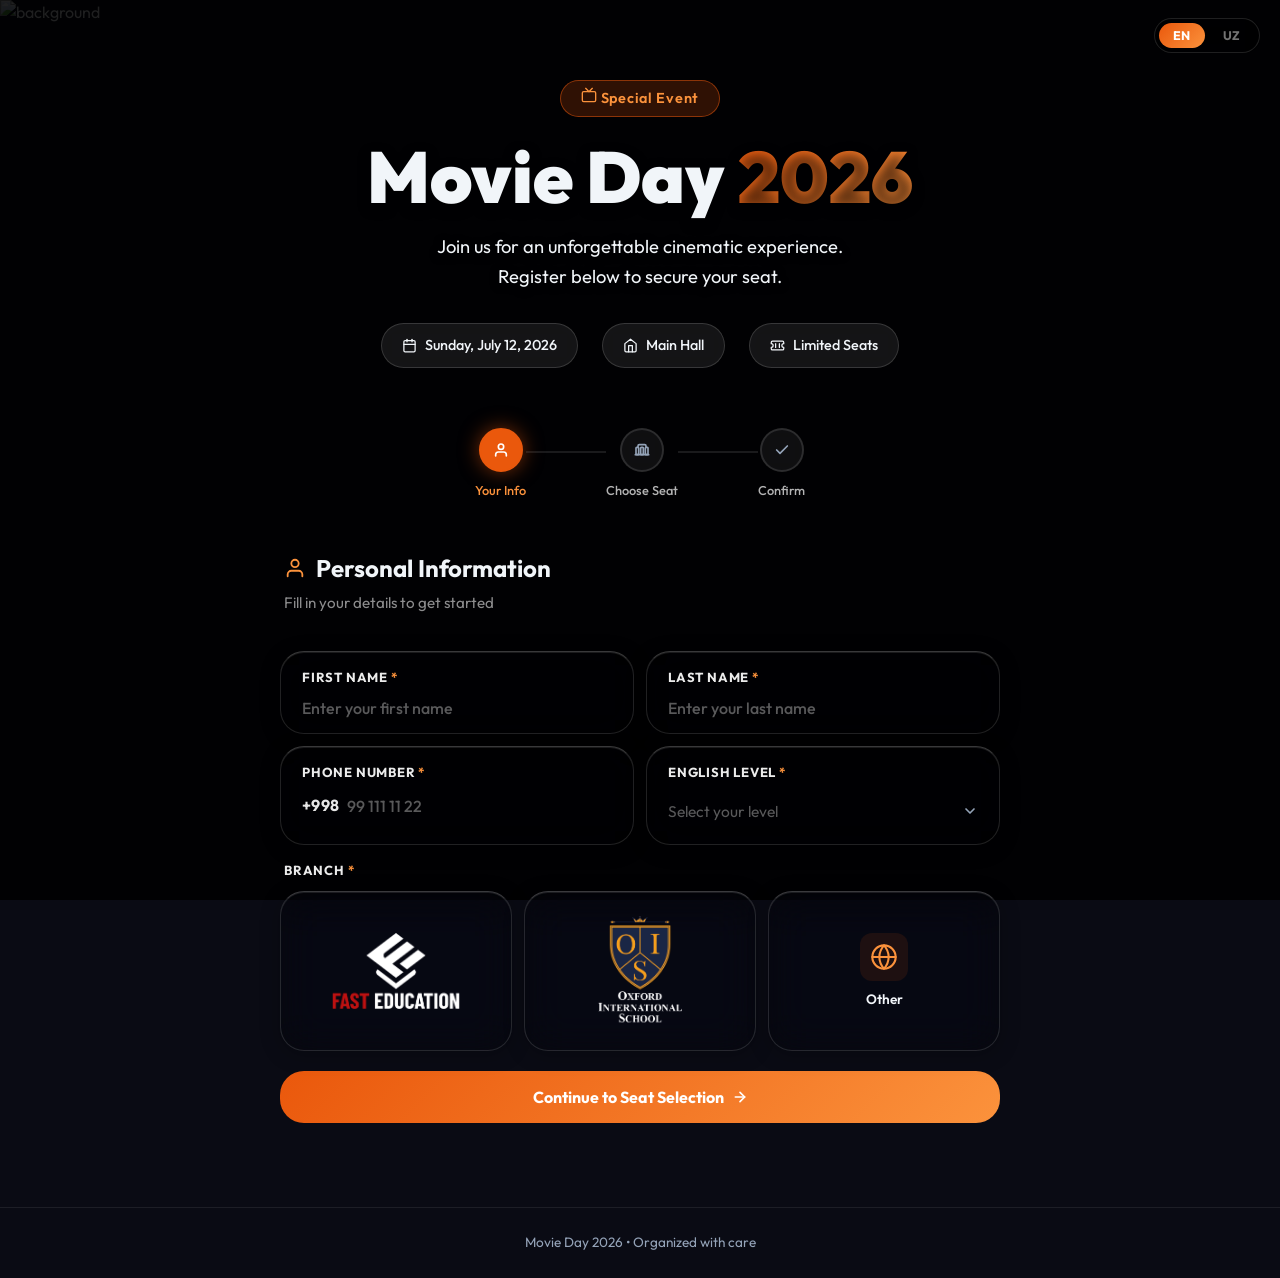
==== commit d3c39897: "Remove admin panel link from footer" ====
--- a/index.html
+++ b/index.html
@@ -332,7 +332,7 @@
 
 <!-- FOOTER -->
 <footer class="footer">
-  <p>Movie Day 2026 • Organized with care &nbsp;|&nbsp; <a href="admin.html">Admin Panel</a></p>
+  <p>Movie Day 2026 • Organized with care</p>
 </footer>
 
 <div id="toast"></div>
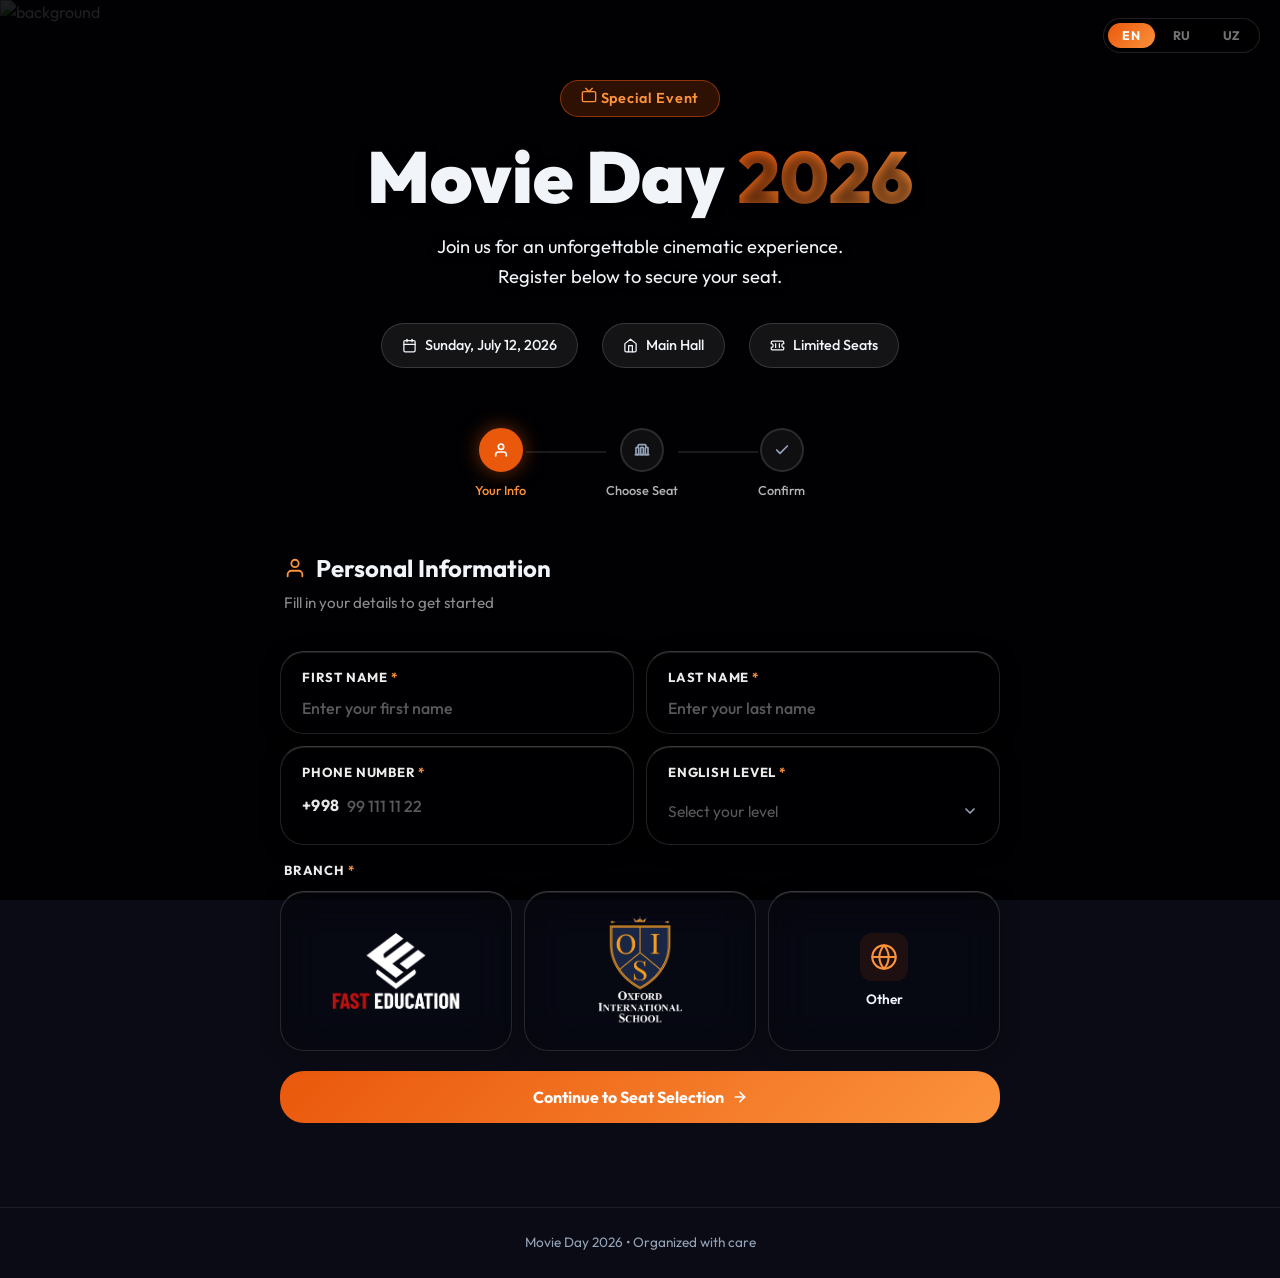
==== commit e81c5db0: "Add Russian language translation and toggle" ====
--- a/index.html
+++ b/index.html
@@ -41,6 +41,7 @@
 <!-- Language Switcher -->
 <div class="lang-switcher">
   <button class="lang-btn active" onclick="setLang('en')" id="btn-en">EN</button>
+  <button class="lang-btn" onclick="setLang('ru')" id="btn-ru">RU</button>
   <button class="lang-btn" onclick="setLang('uz')" id="btn-uz">UZ</button>
 </div>
 
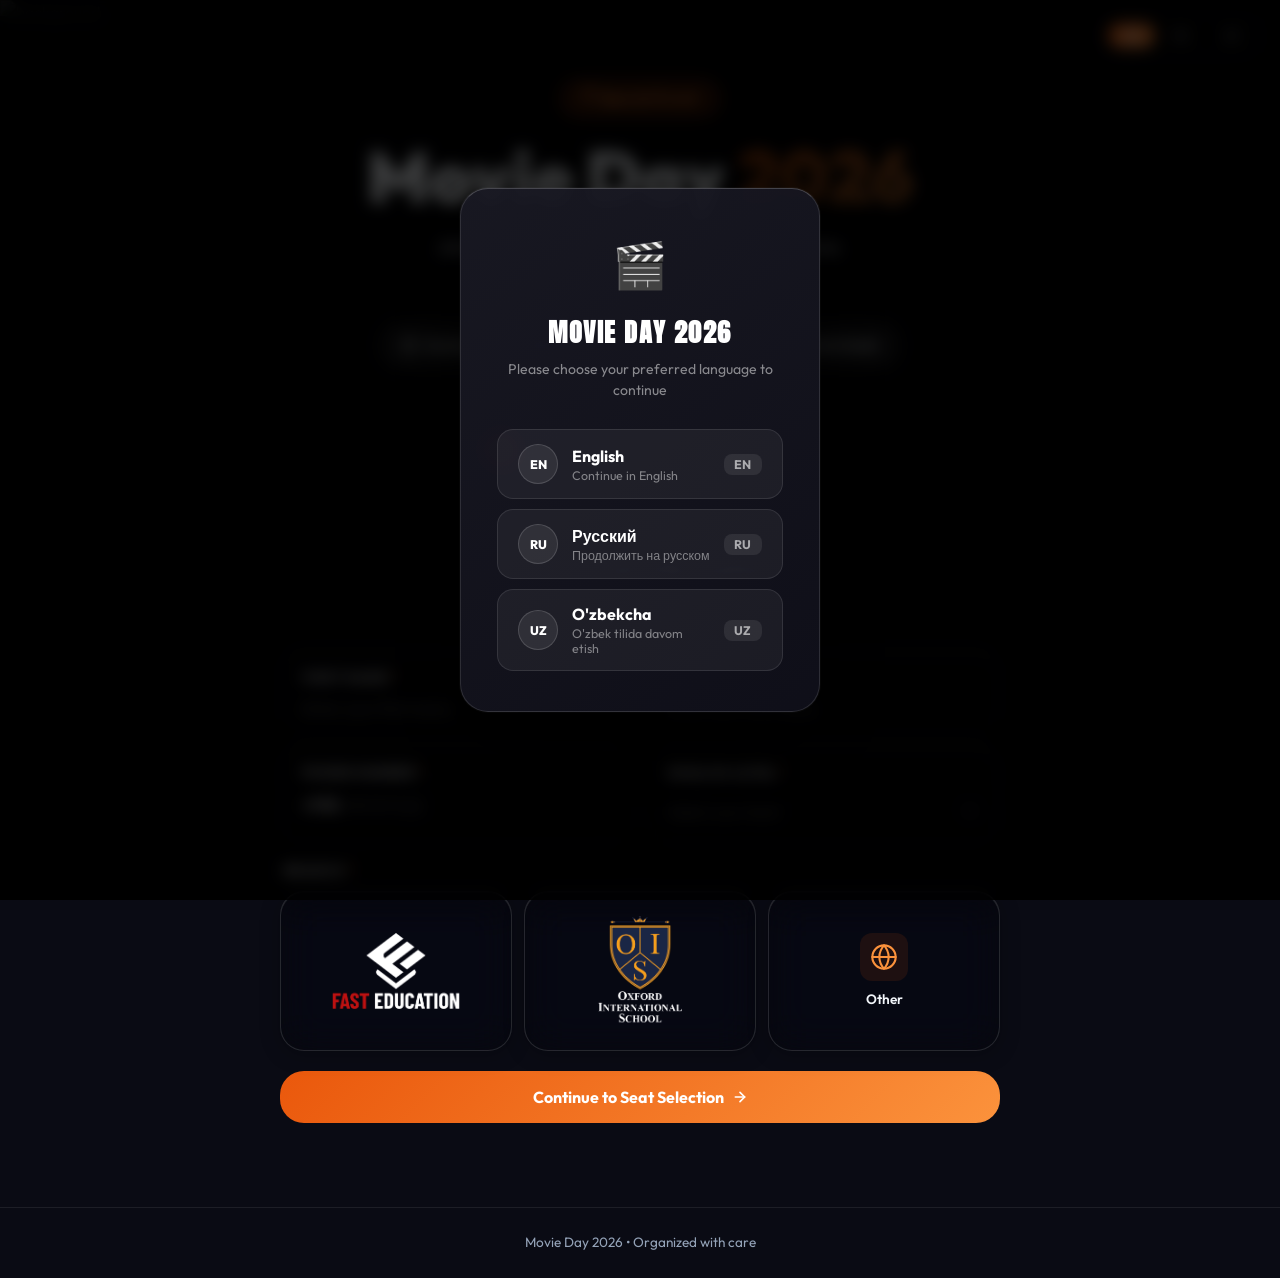
==== commit d1a48574: "Add language popup modal, center seat headers, fix syntax error" ====
--- a/index.html
+++ b/index.html
@@ -38,6 +38,41 @@
 </head>
 <body>
 
+<!-- INITIAL LANGUAGE MODAL -->
+<div id="initialLangModal" class="lang-modal-overlay">
+  <div class="lang-modal-box">
+    <span class="lang-modal-icon">🎬</span>
+    <h2>Movie Day 2026</h2>
+    <p>Please choose your preferred language to continue</p>
+    <div class="lang-modal-options">
+      <button class="lang-option-btn" onclick="selectInitialLang('en')">
+        <span class="lang-flag" style="background:rgba(255,255,255,0.08);border:1px solid rgba(255,255,255,0.15);border-radius:50%;width:40px;height:40px;display:flex;align-items:center;justify-content:center;font-size:0.78rem;font-weight:800;flex-shrink:0;color:#fff;">EN</span>
+        <span class="lang-info">
+          <span class="lang-name">English</span>
+          <span class="lang-native">Continue in English</span>
+        </span>
+        <span class="lang-code">EN</span>
+      </button>
+      <button class="lang-option-btn" onclick="selectInitialLang('ru')">
+        <span class="lang-flag" style="background:rgba(255,255,255,0.08);border:1px solid rgba(255,255,255,0.15);border-radius:50%;width:40px;height:40px;display:flex;align-items:center;justify-content:center;font-size:0.78rem;font-weight:800;flex-shrink:0;color:#fff;">RU</span>
+        <span class="lang-info">
+          <span class="lang-name">Русский</span>
+          <span class="lang-native">Продолжить на русском</span>
+        </span>
+        <span class="lang-code">RU</span>
+      </button>
+      <button class="lang-option-btn" onclick="selectInitialLang('uz')">
+        <span class="lang-flag" style="background:rgba(255,255,255,0.08);border:1px solid rgba(255,255,255,0.15);border-radius:50%;width:40px;height:40px;display:flex;align-items:center;justify-content:center;font-size:0.78rem;font-weight:800;flex-shrink:0;color:#fff;">UZ</span>
+        <span class="lang-info">
+          <span class="lang-name">O'zbekcha</span>
+          <span class="lang-native">O'zbek tilida davom etish</span>
+        </span>
+        <span class="lang-code">UZ</span>
+      </button>
+    </div>
+  </div>
+</div>
+
 <!-- Language Switcher -->
 <div class="lang-switcher">
   <button class="lang-btn active" onclick="setLang('en')" id="btn-en">EN</button>
@@ -339,6 +374,6 @@
 <div id="toast"></div>
 
 <script src="supabase-config.js"></script>
-<script src="app.js"></script>
+<script src="app.js?v=3"></script>
 </body>
 </html>
--- a/style.css
+++ b/style.css
@@ -168,13 +168,20 @@
 .card-header {
   margin-bottom: 24px;
   padding: 12px 4px;
+  text-align: center;
+  display: flex;
+  flex-direction: column;
+  align-items: center;
 }
 .card-header h2 {
   font-size: 1.5rem; font-weight: 700; margin-bottom: 4px;
   display: flex; align-items: center; gap: 10px;
-}
-.card-header h2 svg { color: var(--accent2); flex-shrink: 0; }
-.card-header p { color: rgba(255,255,255,0.55); font-size: 0.95rem; }
+  justify-content: center;
+}
+.card-header p {
+  color: rgba(255,255,255,0.55); font-size: 0.95rem;
+  text-align: center;
+}
 
 /* ===== FORM ===== */
 .form-grid {
@@ -1195,3 +1202,117 @@
   .stub-seat-highlight { padding: 12px 14px; gap: 12px; }
   .stub-seat-value { font-size: 1rem; }
 }
+
+/* ===== INITIAL LANGUAGE POPUP MODAL ===== */
+.lang-modal-overlay {
+  position: fixed;
+  inset: 0;
+  background: rgba(0, 0, 0, 0.75);
+  backdrop-filter: blur(8px);
+  -webkit-backdrop-filter: blur(8px);
+  z-index: 100000;
+  display: flex;
+  justify-content: center;
+  align-items: center;
+  padding: 20px;
+  animation: fadeIn 0.3s ease;
+}
+.lang-modal-overlay.hidden {
+  display: none !important;
+}
+.lang-modal-box {
+  background: linear-gradient(145deg, rgba(25,25,35,0.95), rgba(15,15,25,0.98));
+  border: 1px solid rgba(255,255,255,0.12);
+  border-top: 1px solid rgba(255,255,255,0.22);
+  border-radius: 28px;
+  padding: 40px 36px;
+  width: 100%;
+  max-width: 360px;
+  text-align: center;
+  box-shadow: 0 30px 80px rgba(0,0,0,0.7), 0 0 0 1px rgba(255,255,255,0.04);
+  animation: slideUp 0.35s cubic-bezier(0.34,1.56,0.64,1);
+}
+.lang-modal-icon {
+  font-size: 2.8rem;
+  margin-bottom: 12px;
+  display: block;
+}
+.lang-modal-box h2 {
+  font-family: 'Anton', sans-serif;
+  font-size: 1.6rem;
+  letter-spacing: 0.06em;
+  text-transform: uppercase;
+  color: #fff;
+  margin-bottom: 6px;
+}
+.lang-modal-box p {
+  color: rgba(255,255,255,0.5);
+  font-size: 0.88rem;
+  margin-bottom: 28px;
+  line-height: 1.5;
+}
+.lang-modal-options {
+  display: flex;
+  flex-direction: column;
+  gap: 10px;
+}
+.lang-option-btn {
+  display: flex;
+  align-items: center;
+  gap: 14px;
+  padding: 14px 20px;
+  border-radius: 16px;
+  border: 1px solid rgba(255,255,255,0.1);
+  background: rgba(255,255,255,0.05);
+  color: #fff;
+  font-family: 'Outfit', sans-serif;
+  font-size: 1rem;
+  font-weight: 600;
+  cursor: pointer;
+  transition: all 0.2s ease;
+  text-align: left;
+  width: 100%;
+}
+.lang-option-btn:hover {
+  background: rgba(234,88,12,0.15);
+  border-color: rgba(234,88,12,0.5);
+  transform: translateY(-2px);
+  box-shadow: 0 6px 20px rgba(234,88,12,0.2);
+}
+.lang-option-btn .lang-flag {
+  font-size: 1.6rem;
+  flex-shrink: 0;
+}
+.lang-option-btn .lang-info {
+  display: flex;
+  flex-direction: column;
+  gap: 2px;
+}
+.lang-option-btn .lang-name {
+  font-size: 1rem;
+  font-weight: 700;
+  color: #fff;
+}
+.lang-option-btn .lang-native {
+  font-size: 0.78rem;
+  color: rgba(255,255,255,0.45);
+  font-weight: 400;
+}
+.lang-option-btn .lang-code {
+  margin-left: auto;
+  background: rgba(255,255,255,0.08);
+  border-radius: 8px;
+  padding: 3px 10px;
+  font-size: 0.78rem;
+  font-weight: 700;
+  color: rgba(255,255,255,0.6);
+  letter-spacing: 0.05em;
+}
+@keyframes slideUp {
+  from { opacity: 0; transform: translateY(40px) scale(0.95); }
+  to   { opacity: 1; transform: translateY(0) scale(1); }
+}
+@keyframes fadeIn {
+  from { opacity: 0; }
+  to   { opacity: 1; }
+}
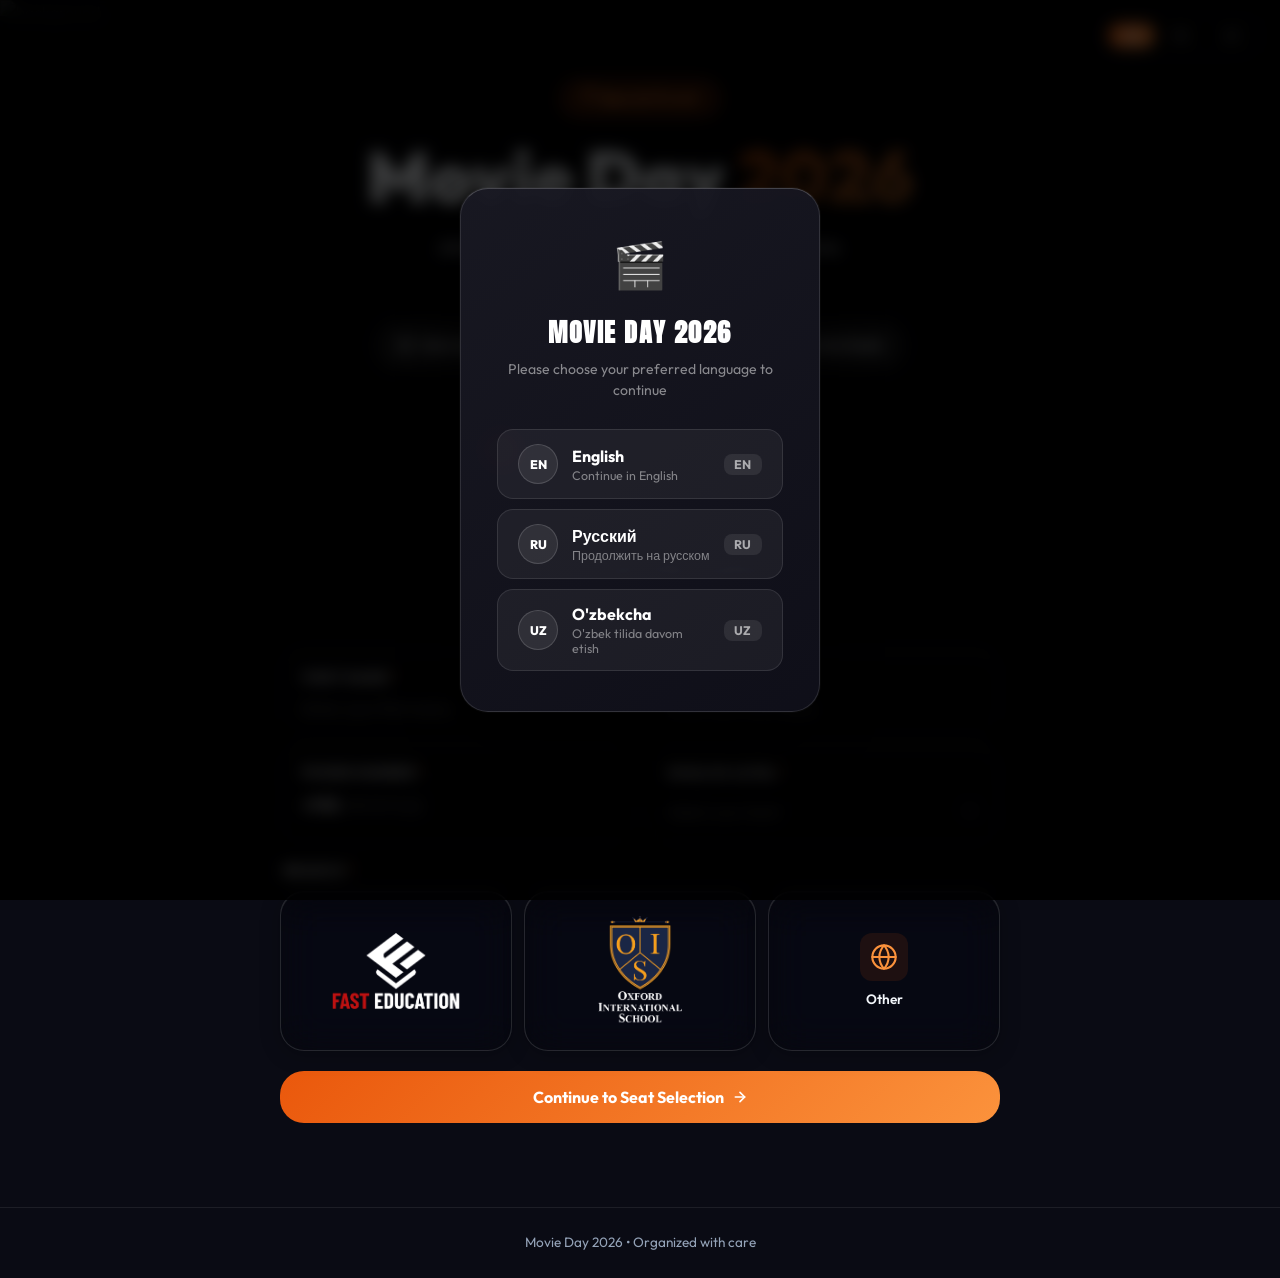
==== commit 2ad1e4ff: "Update event date to Saturday, July 11, 2026" ====
--- a/index.html
+++ b/index.html
@@ -99,7 +99,7 @@
     <div class="event-meta">
       <div class="meta-item">
         <svg width="15" height="15" viewBox="0 0 24 24" fill="none" stroke="currentColor" stroke-width="2" stroke-linecap="round" stroke-linejoin="round"><rect x="3" y="4" width="18" height="18" rx="2"/><line x1="16" y1="2" x2="16" y2="6"/><line x1="8" y1="2" x2="8" y2="6"/><line x1="3" y1="10" x2="21" y2="10"/></svg>
-        <span>Sunday, July 12, 2026</span>
+        <span>Saturday, July 11, 2026</span>
       </div>
       <div class="meta-item">
         <svg width="15" height="15" viewBox="0 0 24 24" fill="none" stroke="currentColor" stroke-width="2" stroke-linecap="round" stroke-linejoin="round"><path d="M3 9l9-7 9 7v11a2 2 0 0 1-2 2H5a2 2 0 0 1-2-2z"/><polyline points="9 22 9 12 15 12 15 22"/></svg>
